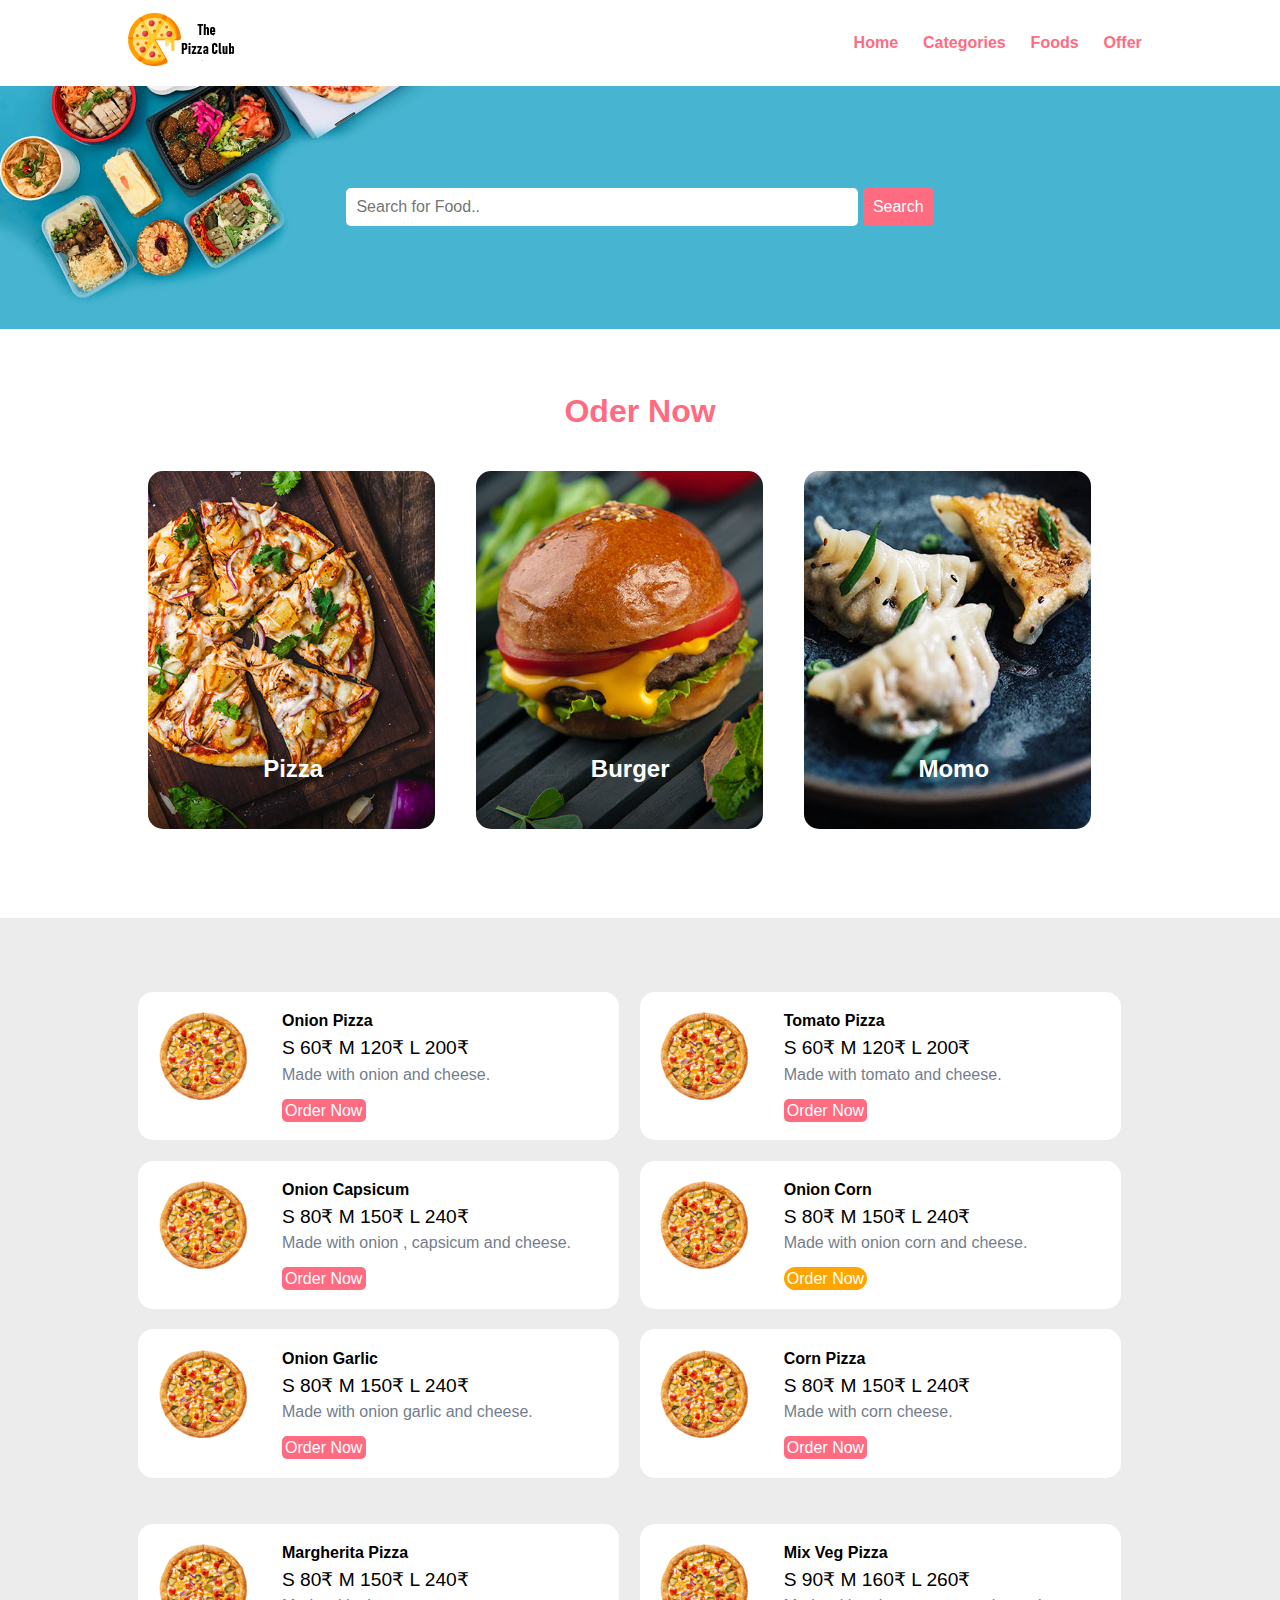
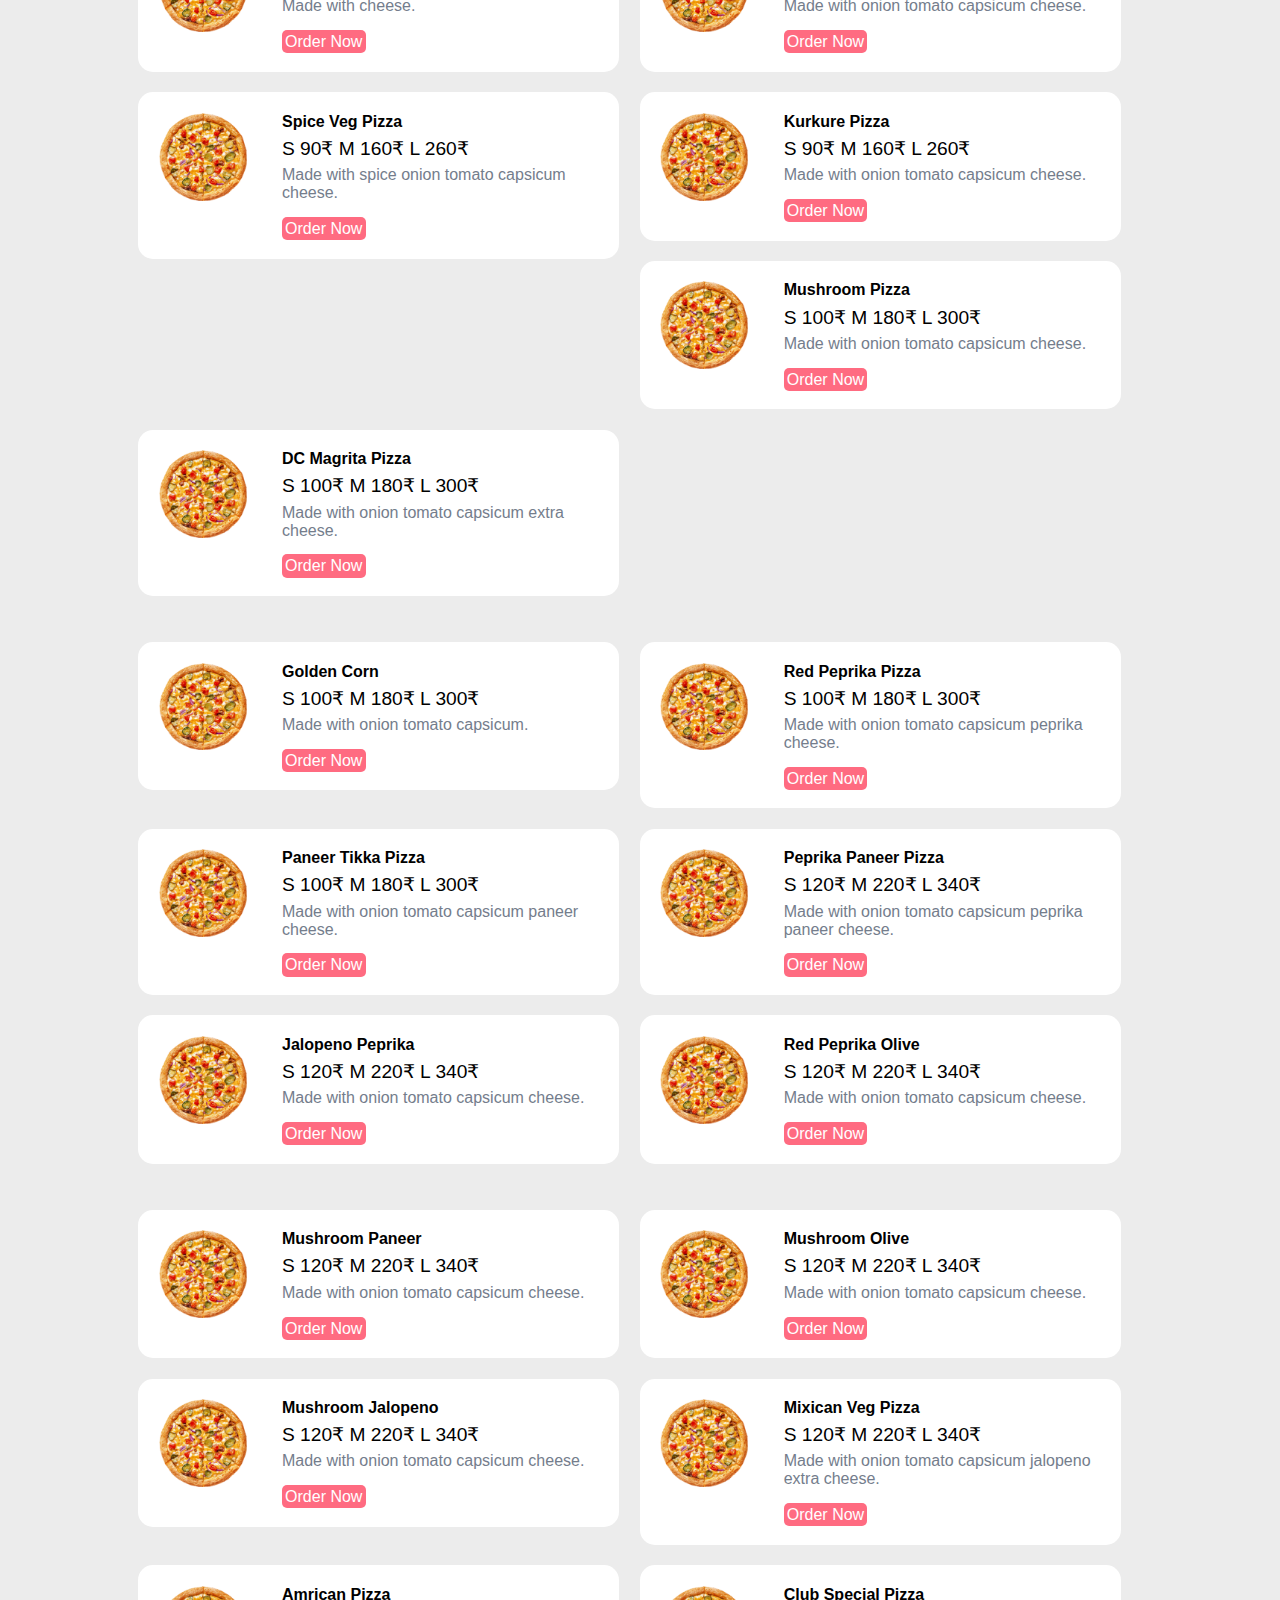
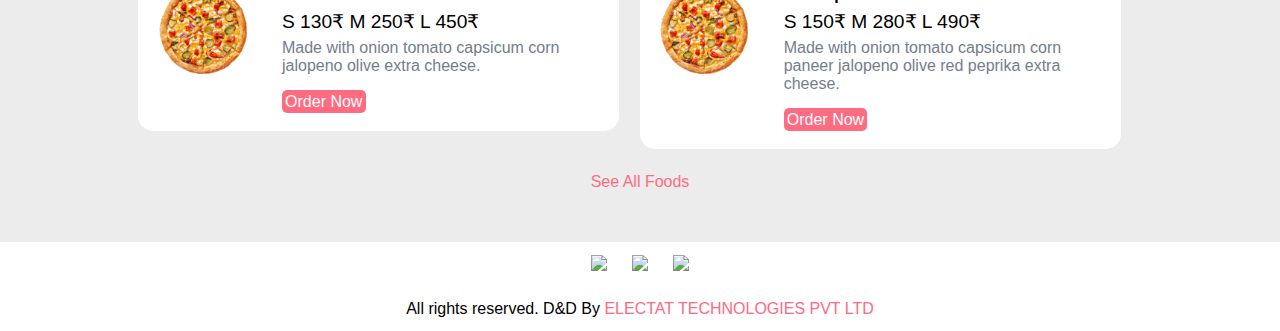
==== index.html @ 803ecc55 "Update index.html" ====
<!DOCTYPE html>
<html lang="en">
<head>
    <meta charset="UTF-8">
    <!-- Important to make website responsive -->
    <meta name="viewport" content="width=device-width, initial-scale=1.0">
    <title>The Pizza Club -Karala's Best Pizza Maker</title>
    <link rel="shortcut icon" href="favicon.jpg" type="image/x-icon">
    <meta property="og:locale" content="en_US" />
	<meta property="og:type" content="article" />
	<meta property="og:title" content="index - The Pizza Club-Karala's Best Pizza Make" />
	<meta property="og:url" content="https://thepizzaclub.tk/"/>
	<meta property="og:site_name" content="thepizzaclub" />		
	<meta property="article:tag" content="index" />
     
	 

    <!-- Link our CSS file -->
    <link rel="stylesheet" href="css/style.css">
</head>

<body>
    <!-- Navbar Section Starts Here -->
    <section class="navbar">
        <div class="container">
            <div class="logo">
               <img src="/images/thepizzaclub-logo.png" alt="thepizzaclub-logo.png"> 
                
                     
                </a>
            </div>

            <div class="menu text-right">
                <ul>
                    <li>
                        <a href="index.html">Home</a>
                    </li>
                    <li>
                        <a href="categories.html">Categories</a>
                    </li>
                    <li>
                        <a href="foods.html">Foods</a>
                    </li>
                    <li>
                        <a href="offer.html">Offer</a>
                    </li>
                </ul>
            </div>

            <div class="clearfix"></div>
        </div>
    </section>
    <!-- Navbar Section Ends Here -->

    <!-- fOOD sEARCH Section Starts Here -->
    <section class="food-search text-center">
        <div class="container">
            
            <form action="food-search.html" method="POST">
                <input type="search" name="search" placeholder="Search for Food.." required>
                <input type="submit" name="submit" value="Search" class="btn btn-primary">
            </form>

        </div>
    </section>
    <!-- fOOD sEARCH Section Ends Here -->

    <!-- CAtegories Section Starts Here -->
    <section class="categories">
        <div class="container">
            <h2 class="text-center"><a href="tel: 8470827023">Oder Now</a></h2>
		 
            <a href="category-foods.html">
            <div class="box-3 float-container">
                <img src="images/pizza.jpg" alt="Pizza" class="img-responsive img-curve">

                <h3 class="float-text text-white">Pizza</h3>
            </div>
            </a>

            <a href="#">
            <div class="box-3 float-container">
                <img src="images/burger.jpg" alt="Burger" class="img-responsive img-curve">

                <h3 class="float-text text-white">Burger</h3>
            </div>
            </a>

            <a href="#">
            <div class="box-3 float-container">
                <img src="images/momo.jpg" alt="Momo" class="img-responsive img-curve">

                <h3 class="float-text text-white">Momo</h3>
            </div>
            </a>

            <div class="clearfix"></div>
        </div>
    </section>
    <!-- Categories Section Ends Here -->
  

    <!-- fOOD MEnu Section Starts Here -->
    <section class="food-menu">
        <div class="container">
          

            <div class="food-menu-box">
                <div class="food-menu-img">
                    <img src="images/pizza.png" alt="Onion pizza" class="img-responsive img-curve">
                </div>

                <div class="food-menu-desc">	
                    <h4>Onion Pizza</h4>
                    <p class="food-price">S 60₹ M 120₹ L 200₹</p>
                    <p class="food-detail">
                        Made with onion and cheese.
                    </p>
                    <br>

                    <a href="order.html" class="btn btn-primary">Order Now</a>
                </div>
            </div>

            <div class="food-menu-box">
                <div class="food-menu-img">
                    <img src="images/pizza.png" alt="tomato Pizza" class="img-responsive img-curve">
                </div>

                <div class="food-menu-desc">
                    <h4>Tomato Pizza</h4>
                    <p class="food-price">S 60₹ M 120₹ L 200₹</p>
                    <p class="food-detail">
                        Made with tomato and cheese.
                    </p>
                    <br>

                    <a href="#" class="btn btn-primary">Order Now</a>
                </div>
            </div>

            <div class="food-menu-box">
                <div class="food-menu-img">
                    <img src="images/pizza.png" alt="onion capsicum" class="img-responsive img-curve">
                </div>

                <div class="food-menu-desc">
                    <h4>Onion Capsicum</h4>
                    <p class="food-price">S 80₹ M 150₹ L 240₹</p>
                    <p class="food-detail">
                        Made with onion , capsicum and cheese.
                    </p>
                    <br>

                    <a href="#" class="btn btn-primary">Order Now</a>
                </div>
            </div>

            <div class="food-menu-box">
                <div class="food-menu-img">
                    <img src="images/pizza.png" alt="onion corn" class="img-responsive img-curve">
                </div>

                <div class="food-menu-desc">
                    <h4>Onion Corn</h4>
                    <p class="food-price">S 80₹ M 150₹ L 240₹</p>
                    <p class="food-detail">
                        Made with onion corn and cheese.
                    </p>
                    <br>

                    <a href="#" class="btn btn-primary" style="background: orange; border-radius: 2.5rem">Order Now</a>
                </div>
            </div>

            <div class="food-menu-box">
                <div class="food-menu-img">
                    <img src="images/pizza.png" alt="onion garlic" class="img-responsive img-curve">
                </div>

                <div class="food-menu-desc">
                    <h4>Onion Garlic</h4>
                    <p class="food-price">S 80₹ M 150₹ L 240₹</p>
                    <p class="food-detail">
                        Made with onion garlic and cheese.
                    </p>
                    <br>

                    <a href="#" class="btn btn-primary">Order Now</a>
                </div>
            </div>

            <div class="food-menu-box">
                <div class="food-menu-img">
                    <img src="images/pizza.png" alt="corn pizza" class="img-responsive img-curve">
                </div>

                <div class="food-menu-desc">
                    <h4>Corn Pizza</h4>
                    <p class="food-price">S 80₹ M 150₹ L 240₹</p>
                    <p class="food-detail">
                        Made with corn cheese.
                    </p>
                    <br>

                    <a href="#" class="btn btn-primary">Order Now</a>
                </div>
            </div>


            <div class="clearfix"></div>

            

        </div>

        <p class="text-center">
             
        </p>
	    
	    
	    <div class="container">
          

            <div class="food-menu-box">
                <div class="food-menu-img">
                    <img src="images/pizza.png" alt="margherita pizza" class="img-responsive img-curve">
                </div>

                <div class="food-menu-desc">
                    <h4>Margherita Pizza</h4>
                    <p class="food-price">S 80₹ M 150₹ L 240₹</p>
                    <p class="food-detail">
                        Made with cheese.
                    </p>
                    <br>

                    <a href="order.html" class="btn btn-primary">Order Now</a>
                </div>
            </div>

            <div class="food-menu-box">
                <div class="food-menu-img">
                    <img src="images/pizza.png" alt="mix veg pizza" class="img-responsive img-curve">
                     
                </div>

                <div class="food-menu-desc">
                    <h4>Mix Veg Pizza</h4>
                    <p class="food-price">S 90₹ M 160₹ L 260₹</p>
                    <p class="food-detail">
                        Made with onion tomato capsicum cheese.
                    </p>
                    <br>

                    <a href="#" class="btn btn-primary">Order Now</a>
                </div>
            </div>

            <div class="food-menu-box">
                <div class="food-menu-img">
                    <img src="images/pizza.png" alt="spice veg pizza" class="img-responsive img-curve">
                </div>

                <div class="food-menu-desc">
                    <h4>Spice Veg Pizza</h4>
                    <p class="food-price">S 90₹ M 160₹ L 260₹</p>
                    <p class="food-detail">
                        Made with spice onion tomato capsicum cheese.
                    </p>
                    <br>

                    <a href="#" class="btn btn-primary">Order Now</a>
                </div>
            </div>

            <div class="food-menu-box">
                <div class="food-menu-img">
                    <img src="images/pizza.png" alt="kurkure pizza" class="img-responsive img-curve">
                </div>

                <div class="food-menu-desc">
                    <h4>Kurkure Pizza</h4>
                    <p class="food-price">S 90₹ M 160₹ L 260₹</p>
                    <p class="food-detail">
                        Made with onion tomato capsicum cheese.
                    </p>
                    <br>

                    <a href="#" class="btn btn-primary">Order Now</a>
                </div>
            </div>

            <div class="food-menu-box">
                <div class="food-menu-img">
                    <img src="images/pizza.png" alt="mushroom pizza" class="img-responsive img-curve">
                </div>

                <div class="food-menu-desc">
                    <h4>Mushroom Pizza</h4>
                    <p class="food-price">S 100₹ M 180₹ L 300₹</p>
                    <p class="food-detail">
                        Made with onion tomato capsicum cheese.
                    </p>
                    <br>

                    <a href="#" class="btn btn-primary">Order Now</a>
                </div>
            </div>

            <div class="food-menu-box">
                <div class="food-menu-img">
                    <img src="images/pizza.png" alt="Double Cheese Magrita Pizza" class="img-responsive img-curve">
                </div>

                <div class="food-menu-desc">
                    <h4>DC Magrita Pizza</h4>
                    <p class="food-price">S 100₹ M 180₹ L 300₹</p>
                    <p class="food-detail">
                        Made with onion tomato capsicum extra cheese.
                    </p>
                    <br>
                    <a href="#" class="btn btn-primary">Order Now</a>
                </div>
            </div>


            <div class="clearfix"></div>

            

        </div>

        <p class="text-center">
            
        </p>
	    <div class="container">
          

            <div class="food-menu-box">
                <div class="food-menu-img">
                    <img src="images/pizza.png" alt="golden corn pizza" class="img-responsive img-curve">
                </div>

                <div class="food-menu-desc">
                    <h4>Golden Corn</h4>
                    <p class="food-price">S 100₹ M 180₹ L 300₹</p>
                    <p class="food-detail">
                        Made with onion tomato capsicum.
                    </p>
                    <br>

                    <a href="order.html" class="btn btn-primary">Order Now</a>
                </div>
            </div>

            <div class="food-menu-box">
                <div class="food-menu-img">
                    <img src="images/pizza.png" alt="red peprika pizza" class="img-responsive img-curve">
                </div>

                <div class="food-menu-desc">
                    <h4>Red Peprika Pizza</h4>
                    <p class="food-price">S 100₹ M 180₹ L 300₹</p>
                    <p class="food-detail">
                        Made with onion tomato capsicum peprika cheese.
                    </p>
                    <br>

                    <a href="#" class="btn btn-primary">Order Now</a>
                </div>
            </div>

            <div class="food-menu-box">
                <div class="food-menu-img">
                    <img src="images/pizza.png" alt="paneer tikka pizza" class="img-responsive img-curve">
                </div>

                <div class="food-menu-desc">
                    <h4>Paneer Tikka Pizza</h4>
                    <p class="food-price">S 100₹ M 180₹ L 300₹</p>
                    <p class="food-detail">
                        Made with onion tomato capsicum paneer cheese.
                    </p>
                    <br>

                    <a href="#" class="btn btn-primary">Order Now</a>
                </div>
            </div>

            <div class="food-menu-box">
                <div class="food-menu-img">
                    <img src="images/pizza.png" alt="peprika paneer pizza" class="img-responsive img-curve">
                </div>

                <div class="food-menu-desc">
                    <h4>Peprika Paneer Pizza</h4>
                    <p class="food-price">S 120₹ M 220₹ L 340₹</p>
                    <p class="food-detail">
                        Made with onion tomato capsicum peprika paneer cheese.
                    </p>
                    <br>

                    <a href="#" class="btn btn-primary">Order Now</a>
                </div>
            </div>

            <div class="food-menu-box">
                <div class="food-menu-img">
                    <img src="images/pizza.png" alt="jalopeno peprika pizza" class="img-responsive img-curve">
                </div>

                <div class="food-menu-desc">
                    <h4>Jalopeno Peprika</h4>
                    <p class="food-price">S 120₹ M 220₹ L 340₹</p>
                    <p class="food-detail">
                        Made with onion tomato capsicum cheese.
                    </p>
                    <br>

                    <a href="#" class="btn btn-primary">Order Now</a>
                </div>
            </div>

            <div class="food-menu-box">
                <div class="food-menu-img">
                    <img src="images/pizza.png" alt="red peprika olive pizza" class="img-responsive img-curve">
                </div>

                <div class="food-menu-desc">
                    <h4>Red Peprika Olive</h4>
                    <p class="food-price">S 120₹ M 220₹ L 340₹</p>
                    <p class="food-detail">
                        Made with onion tomato capsicum cheese.
                    </p>
                    <br>

                    <a href="#" class="btn btn-primary">Order Now</a>
                </div>
            </div>


            <div class="clearfix"></div>

            

        </div>

        <p class="text-center">
            
        </p>
	    <div class="container">
          

            <div class="food-menu-box">
                <div class="food-menu-img">
                    <img src="images/pizza.png" alt="mushroom paneer Pizza" class="img-responsive img-curve">
                </div>

                <div class="food-menu-desc">
                    <h4>Mushroom Paneer</h4>
                    <p class="food-price">S 120₹ M 220₹ L 340₹</p>
                    <p class="food-detail">
                        Made with onion tomato capsicum cheese.
                    </p>
                    <br>

                    <a href="order.html" class="btn btn-primary">Order Now</a>
                </div>
            </div>

            <div class="food-menu-box">
                <div class="food-menu-img">
                    <img src="images/pizza.png" alt="mushroom olive Pizza" class="img-responsive img-curve">
                </div>

                <div class="food-menu-desc">
                    <h4>Mushroom Olive</h4>
                    <p class="food-price">S 120₹ M 220₹ L 340₹</p>
                    <p class="food-detail">
                        Made with onion tomato capsicum cheese.
                    </p>
                    <br>

                    <a href="#" class="btn btn-primary">Order Now</a>
                </div>
            </div>

            <div class="food-menu-box">
                <div class="food-menu-img">
                    <img src="images/pizza.png" alt="mushroom jalopeno pizza" class="img-responsive img-curve">
                </div>

                <div class="food-menu-desc">
                    <h4>Mushroom Jalopeno</h4>
                    <p class="food-price">S 120₹ M 220₹ L 340₹</p>
                    <p class="food-detail">
                        Made with onion tomato capsicum cheese.
                    </p>
                    <br>

                    <a href="#" class="btn btn-primary">Order Now</a>
                </div>
            </div>

            <div class="food-menu-box">
                <div class="food-menu-img">
                    <img src="images/pizza.png" alt="maxican veg Pizza" class="img-responsive img-curve">
                </div>

                <div class="food-menu-desc">
                    <h4>Mixican Veg Pizza</h4>
                    <p class="food-price">S 120₹ M 220₹ L 340₹</p>
                    <p class="food-detail">
                        Made with onion tomato capsicum jalopeno extra cheese.
                    </p>
                    <br>

                    <a href="#" class="btn btn-primary">Order Now</a>
                </div>
            </div>

            <div class="food-menu-box">
                <div class="food-menu-img">
                    <img src="images/pizza.png" alt="american  Pizza" class="img-responsive img-curve">
                </div>

                <div class="food-menu-desc">
                    <h4>Amrican Pizza</h4>
                    <p class="food-price">S 130₹ M 250₹ L 450₹</p>
                    <p class="food-detail">
                        Made with onion tomato capsicum corn jalopeno olive extra cheese.
                    </p>
                    <br>

                    <a href="#" class="btn btn-primary">Order Now</a>
                </div>
            </div>

            <div class="food-menu-box">
                <div class="food-menu-img">
                    <img src="images/pizza.png" alt="club special pizza" class="img-responsive img-curve">
                </div>

                <div class="food-menu-desc">
                    <h4>Club Special Pizza</h4>
                    <p class="food-price">S 150₹ M 280₹ L 490₹</p>
                    <p class="food-detail">
                        Made with onion tomato capsicum corn paneer jalopeno olive red peprika extra cheese.
                    </p>
                    <br>

                    <a href="#" class="btn btn-primary">Order Now</a>
                </div>
            </div>


            <div class="clearfix"></div>

            

        </div>

        <p class="text-center">
            <a href="#">See All Foods</a>
        </p>
    </section>
    <!-- fOOD Menu Section Ends Here -->

    <!-- social Section Starts Here -->
    <section class="social">
        <div class="container text-center">
            <ul>
                <li>
                    <a href="#"><img src="https://img.icons8.com/fluent/50/000000/facebook-new.png"/></a>
                </li>
                <li>
                    <a href="#"><img src="https://img.icons8.com/fluent/48/000000/instagram-new.png"/></a>
                </li>
                <li>
                    <a href="#"><img src="https://img.icons8.com/fluent/48/000000/twitter.png"/></a>
                </li>
            </ul>
        </div>
    </section>
    <!-- social Section Ends Here -->

    <!-- footer Section Starts Here -->
    <section class="footer">
        <div class="container text-center">
            <p>All rights reserved. D&D By <a href="#">ELECTAT TECHNOLOGIES PVT LTD</a></p>
        </div>
    </section>
    <!-- footer Section Ends Here -->

</body>
</html>
---- css/style.css ----
/* 
    Author: Vijay Thapa and Ashu Tamar from Electat Technologies private limited;
    Pizza Website ;
    version: 1.0;
*/

/* CSS for All */
*{
    margin: 0 0;
    padding: 0 0;
    font-family: Arial, Helvetica, sans-serif;
}
.container{
    width: 80%;
    margin: 0 auto;
    padding: 1%;
}
.img-responsive{
    width: 100%;
}
.img-curve{
    border-radius: 15px;
}

.text-right{
    text-align: right;
}
.text-center{
    text-align: center;
}
.text-left{
    text-align: left;
}
.text-white{
    color: white;
}

.clearfix{
    clear: both;
    float: none;
}

a{
    color: #ff6b81;
    text-decoration: none;
}
a:hover{
    color: #ff4757;
}

.btn{
    padding: 1%;
    border: none;
    font-size: 1rem;
    border-radius: 5px;
}
.btn-primary{
    background-color: #ff6b81;
    color: white;
    cursor: pointer;
}
.btn-primary:hover{
    color: white;
    background-color: #ff4757;
}
h2{
    color: #2f3542;
    font-size: 2rem;
    margin-bottom: 2%;
}
h3{
    font-size: 1.5rem;
}
.float-container{
    position: relative;
}
.float-text{
    position: absolute;
    bottom: 50px;
    left: 40%;
}
fieldset{
    border: 1px solid white;
    margin: 5%;
    padding: 3%;
    border-radius: 5px;
}


/* CSSS for navbar section */

.logo{
    width: 10%;
    float: left;
}
.menu{
    line-height: 60px;
}
.menu ul{
    list-style-type: none;
}

.menu ul li{
    display: inline;
    padding: 1%;
    font-weight: bold;
}


/* CSS for Food SEarch Section */

.food-search{
    background-image: url(../images/bg.jpg);
    background-size: cover;
    background-repeat: no-repeat;
    background-position: center;
    padding: 7% 0;
}

.food-search input[type="search"]{
    width: 50%;
    padding: 1%;
    font-size: 1rem;
    border: none;
    border-radius: 5px;
}


/* CSS for Categories */
.categories{
    padding: 4% 0;
}

.box-3{
    width: 28%;
    float: left;
    margin: 2%;
}


/* CSS for Food Menu */
.food-menu{
    background-color: #ececec;
    padding: 4% 0;
}
.food-menu-box{
    width: 43%;
    margin: 1%;
    padding: 2%;
    float: left;
    background-color: white;
    border-radius: 15px;
}

.food-menu-img{
    width: 20%;
    float: left;
}

.food-menu-desc{
    width: 70%;
    float: left;
    margin-left: 8%;
}

.food-price{
    font-size: 1.2rem;
    margin: 2% 0;
}
.food-detail{
    font-size: 1rem;
    color: #747d8c;
}


/* CSS for Social */
.social ul{
    list-style-type: none;
}
.social ul li{
    display: inline;
    padding: 1%;
}

/* for Order Section */
.order{
    width: 50%;
    margin: 0 auto;
}
.input-responsive{
    width: 96%;
    padding: 1%;
    margin-bottom: 3%;
    border: none;
    border-radius: 5px;
    font-size: 1rem;
}
.order-label{
    margin-bottom: 1%; 
    font-weight: bold;
}



/* CSS for Mobile Size or Smaller Screen */

@media only screen and (max-width:768px){
    .logo{
        width: 80%;
        float: none;
        margin: 1% auto;
    }

    .menu ul{
        text-align: center;
    }

    .food-search input[type="search"]{
        width: 90%;
        padding: 2%;
        margin-bottom: 3%;
    }

    .btn{
        width: 91%;
        padding: 2%;
    }

    .food-search{
        padding: 10% 0;
    }

    .categories{
        padding: 20% 0;
    }
    h2{
        margin-bottom: 10%;
    }
    .box-3{
        width: 100%;
        margin: 4% auto;
    }

    .food-menu{
        padding: 20% 0;
    }

    .food-menu-box{
        width: 90%;
        padding: 5%;
        margin-bottom: 5%;
    }
    .social{
        padding: 5% 0;
    }
    .order{
        width: 100%;
    }
}
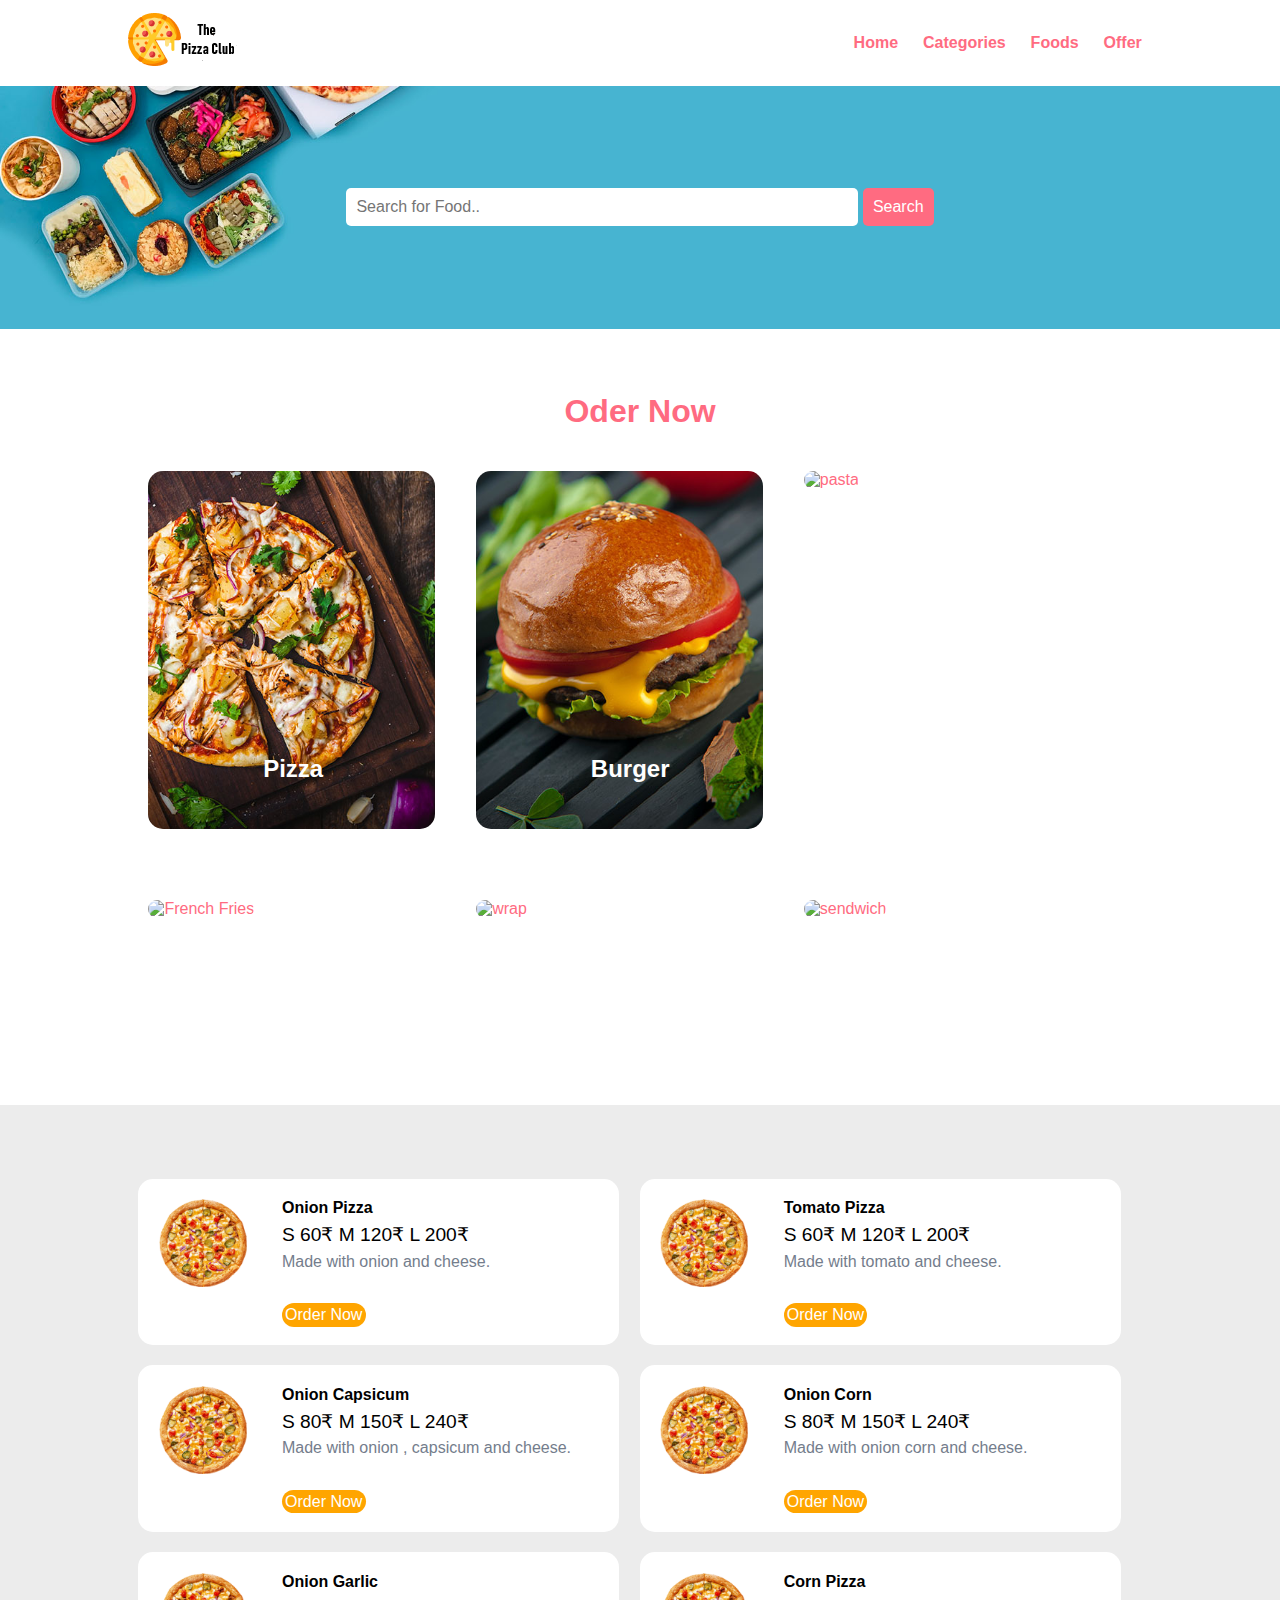
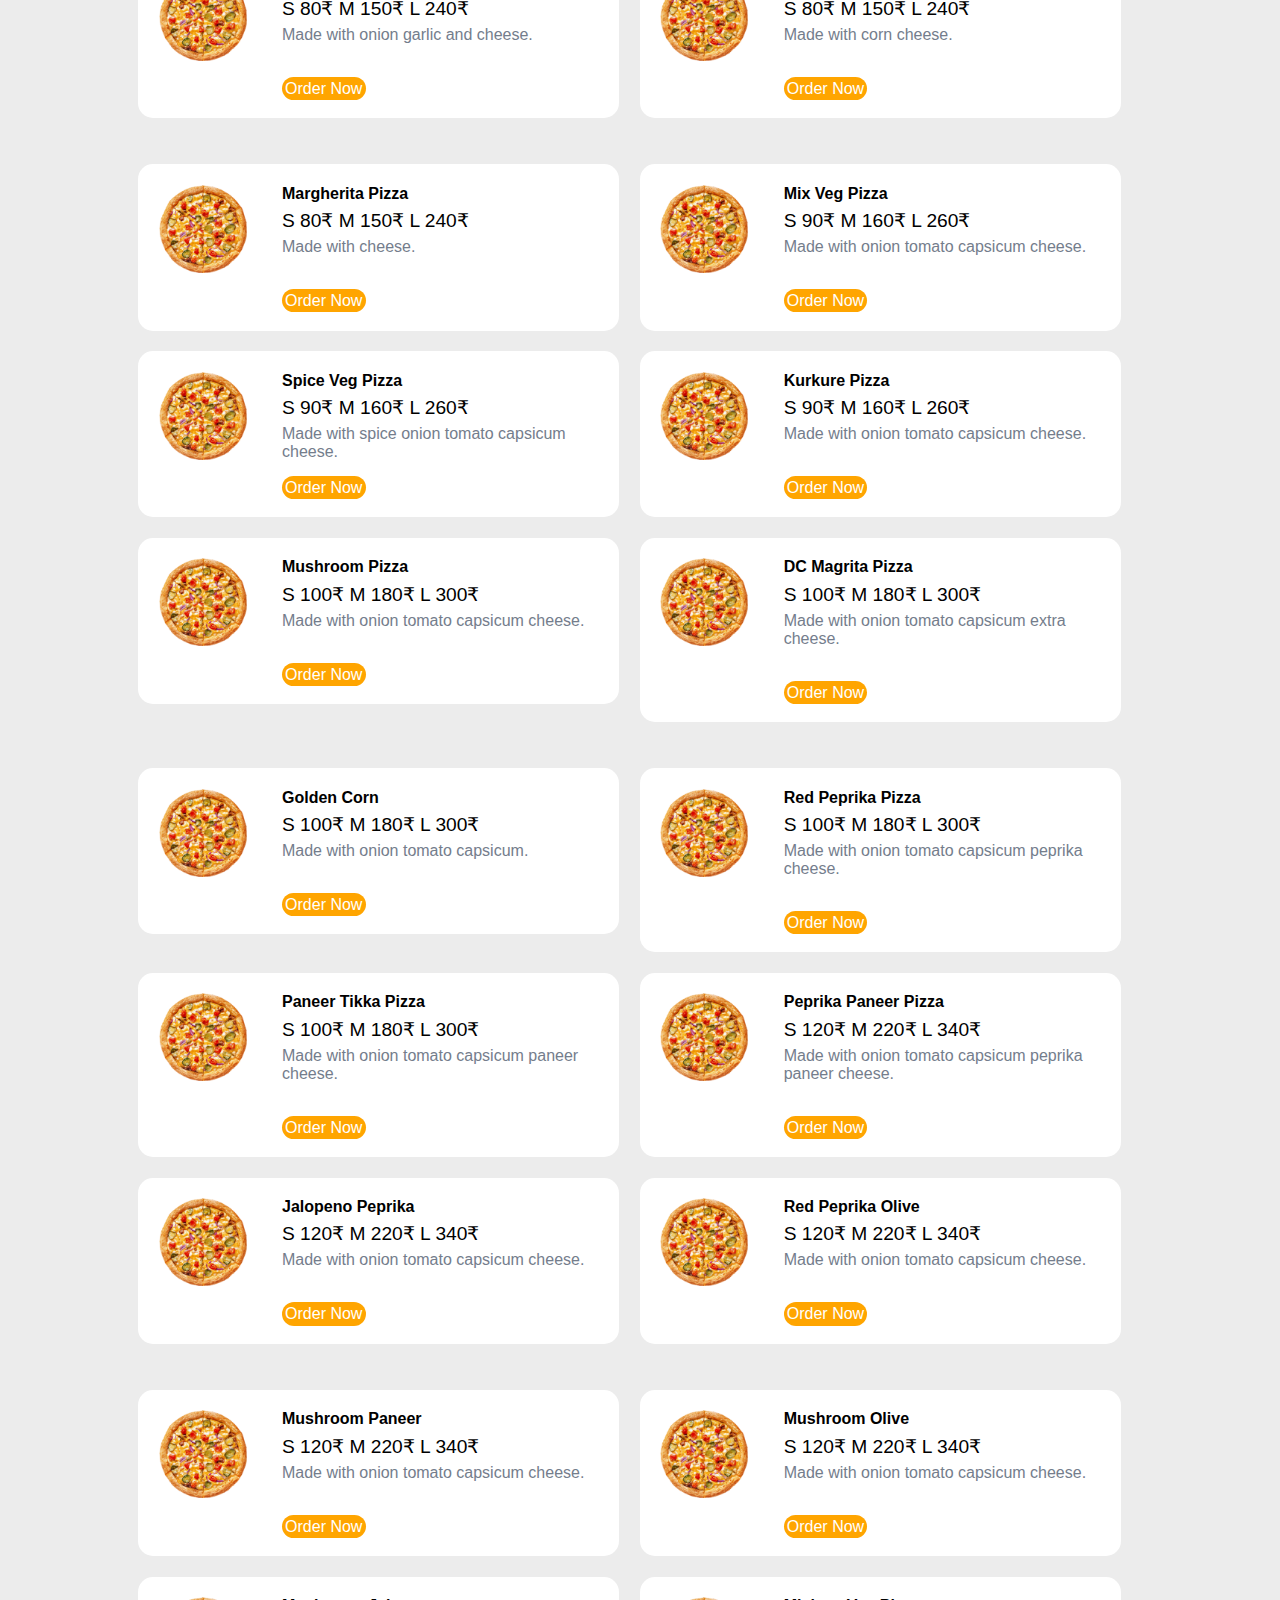
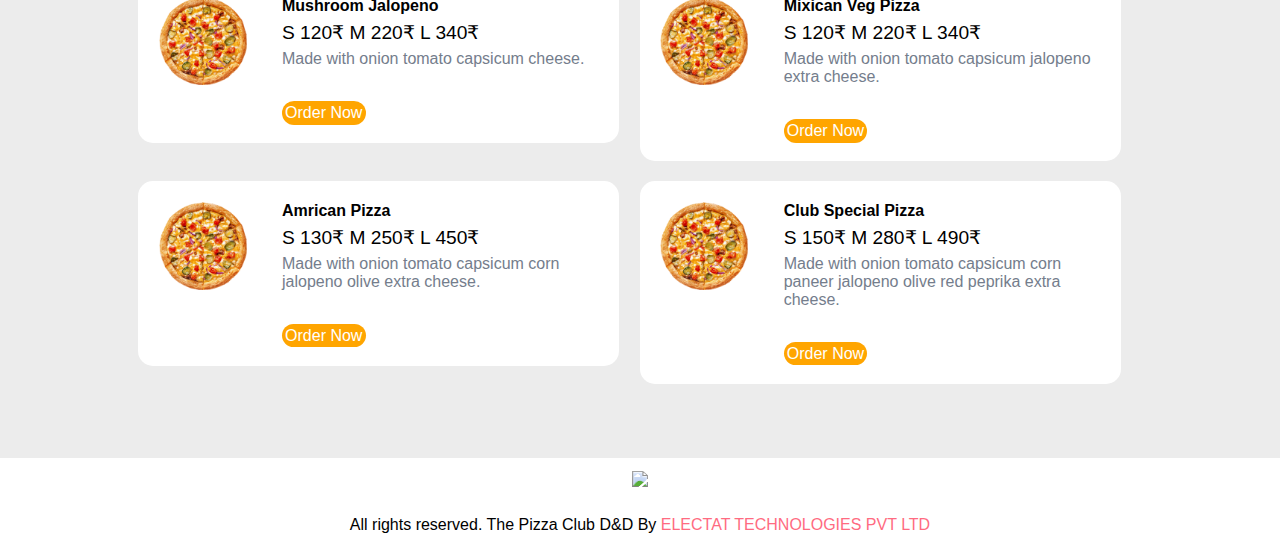
==== commit eb1a2cf3: "okay change the commit" ====
--- a/index.html
+++ b/index.html
@@ -24,9 +24,7 @@
     <section class="navbar">
         <div class="container">
             <div class="logo">
-               <img src="/images/thepizzaclub-logo.png" alt="thepizzaclub-logo.png"> 
-                
-                     
+               <img src="/images/thepizzaclub-logo.png" alt="thepizzaclub-logo.png">      
                 </a>
             </div>
 
@@ -69,33 +67,57 @@
     <section class="categories">
         <div class="container">
             <h2 class="text-center"><a href="tel: 8470827023">Oder Now</a></h2>
-		 
-            <a href="category-foods.html">
             <div class="box-3 float-container">
-                <img src="images/pizza.jpg" alt="Pizza" class="img-responsive img-curve">
-
-                <h3 class="float-text text-white">Pizza</h3>
+                <a href="all-pizza.html"><img src="images/pizza.jpg" alt="Pizza" class="img-responsive img-curve"></a>  
+                <h3 class="float-text text-white">Pizza</h3></a>   
+            </div>
+        <div class="box-3 float-container">
+                <a href="all_burger.html"><img src="images/burger.jpg" alt="Burger" class="img-responsive img-curve"></a>
+
+                <h3 class="float-text text-white">Burger</h3>
             </div>
             </a>
 
             <a href="#">
             <div class="box-3 float-container">
-                <img src="images/burger.jpg" alt="Burger" class="img-responsive img-curve">
-
-                <h3 class="float-text text-white">Burger</h3>
+                <a href="all-pasta.html"><img src="images/pasta.jpeg" style="height: 380px;" alt="pasta" class="img-responsive img-curve">
+                <h3 class="float-text text-white">Pasta</h3>
             </div>
             </a>
 
-            <a href="#">
+            <div class="clearfix"></div>
+        </div>
+        <div class="container">
+            <a href="">
             <div class="box-3 float-container">
-                <img src="images/momo.jpg" alt="Momo" class="img-responsive img-curve">
-
-                <h3 class="float-text text-white">Momo</h3>
+                <img src="images/french-fries.webp" style="height: 380px;" alt="French Fries" class="img-responsive img-curve">
+
+                <h3 class="float-text text-white">French</h3>
             </div>
             </a>
 
+            <a href="all-wrap.html">
+            <div class="box-3 float-container">
+                <img src="images/wrap1.jpg" style="height: 380px;"  alt="wrap" class="img-responsive img-curve">
+
+                <h3 class="float-text text-white">Wrap</h3>
+            </div>
+            </a>
+
+            <a href="all-sandwich.html">
+            <div class="box-3 float-container">
+                <img src="images/senwich.jpg" style="height: 380px;" alt="sendwich" class="img-responsive img-curve">
+
+                <h3 class="float-text text-white">sandwich</h3>
+            </div>
+            </a>
+
             <div class="clearfix"></div>
         </div>
+        
+    </section>
+    <section class="categories">
+        
     </section>
     <!-- Categories Section Ends Here -->
   
@@ -117,8 +139,9 @@
                         Made with onion and cheese.
                     </p>
                     <br>
-
-                    <a href="order.html" class="btn btn-primary">Order Now</a>
+                    <br>
+
+                    <a href="order.html" class="btn btn-primary"  style="background: orange; border-radius: 2.5rem" >Order Now</a>
                 </div>
             </div>
 
@@ -134,8 +157,9 @@
                         Made with tomato and cheese.
                     </p>
                     <br>
-
-                    <a href="#" class="btn btn-primary">Order Now</a>
+                    <br>
+
+                    <a href="#" class="btn btn-primary"  style="background: orange; border-radius: 2.5rem" >Order Now</a>
                 </div>
             </div>
 
@@ -151,8 +175,9 @@
                         Made with onion , capsicum and cheese.
                     </p>
                     <br>
-
-                    <a href="#" class="btn btn-primary">Order Now</a>
+                    <br>
+
+                    <a href="#" class="btn btn-primary" style="background: orange; border-radius: 2.5rem" >Order Now</a>
                 </div>
             </div>
 
@@ -168,6 +193,7 @@
                         Made with onion corn and cheese.
                     </p>
                     <br>
+                    <br>
 
                     <a href="#" class="btn btn-primary" style="background: orange; border-radius: 2.5rem">Order Now</a>
                 </div>
@@ -185,8 +211,9 @@
                         Made with onion garlic and cheese.
                     </p>
                     <br>
-
-                    <a href="#" class="btn btn-primary">Order Now</a>
+                    <br>
+
+                    <a href="#" class="btn btn-primary" style="background: orange; border-radius: 2.5rem">Order Now</a>
                 </div>
             </div>
 
@@ -202,8 +229,9 @@
                         Made with corn cheese.
                     </p>
                     <br>
-
-                    <a href="#" class="btn btn-primary">Order Now</a>
+                    <br>
+
+                    <a href="#" class="btn btn-primary"  style="background: orange; border-radius: 2.5rem">Order Now</a>
                 </div>
             </div>
 
@@ -233,9 +261,10 @@
                     <p class="food-detail">
                         Made with cheese.
                     </p>
-                    <br>
-
-                    <a href="order.html" class="btn btn-primary">Order Now</a>
+                    <br><br>
+                    
+
+                    <a href="order.html" class="btn btn-primary" style="background: orange; border-radius: 2.5rem">Order Now</a>
                 </div>
             </div>
 
@@ -251,9 +280,10 @@
                     <p class="food-detail">
                         Made with onion tomato capsicum cheese.
                     </p>
-                    <br>
-
-                    <a href="#" class="btn btn-primary">Order Now</a>
+                    <br><br>
+                    
+
+                    <a href="#" class="btn btn-primary" style="background: orange; border-radius: 2.5rem">Order Now</a>
                 </div>
             </div>
 
@@ -269,8 +299,9 @@
                         Made with spice onion tomato capsicum cheese.
                     </p>
                     <br>
-
-                    <a href="#" class="btn btn-primary">Order Now</a>
+                    
+
+                    <a href="#" class="btn btn-primary" style="background: orange; border-radius: 2.5rem">Order Now</a>
                 </div>
             </div>
 
@@ -285,9 +316,10 @@
                     <p class="food-detail">
                         Made with onion tomato capsicum cheese.
                     </p>
-                    <br>
-
-                    <a href="#" class="btn btn-primary">Order Now</a>
+                    <br><br>
+                    
+
+                    <a href="#" class="btn btn-primary" style="background: orange; border-radius: 2.5rem">Order Now</a>
                 </div>
             </div>
 
@@ -302,9 +334,10 @@
                     <p class="food-detail">
                         Made with onion tomato capsicum cheese.
                     </p>
-                    <br>
-
-                    <a href="#" class="btn btn-primary">Order Now</a>
+                    <br><br>
+                    
+
+                    <a href="#" class="btn btn-primary" style="background: orange; border-radius: 2.5rem">Order Now</a>
                 </div>
             </div>
 
@@ -319,8 +352,9 @@
                     <p class="food-detail">
                         Made with onion tomato capsicum extra cheese.
                     </p>
-                    <br>
-                    <a href="#" class="btn btn-primary">Order Now</a>
+                    <br><br>
+                    
+                    <a href="#" class="btn btn-primary" style="background: orange; border-radius: 2.5rem">Order Now</a>
                 </div>
             </div>
 
@@ -348,9 +382,10 @@
                     <p class="food-detail">
                         Made with onion tomato capsicum.
                     </p>
-                    <br>
-
-                    <a href="order.html" class="btn btn-primary">Order Now</a>
+                    <br><br>
+                    
+
+                    <a href="order.html" class="btn btn-primary" style="background: orange; border-radius: 2.5rem">Order Now</a>
                 </div>
             </div>
 
@@ -365,9 +400,10 @@
                     <p class="food-detail">
                         Made with onion tomato capsicum peprika cheese.
                     </p>
-                    <br>
-
-                    <a href="#" class="btn btn-primary">Order Now</a>
+                    <br><br>
+                    
+
+                    <a href="#" class="btn btn-primary" style="background: orange; border-radius: 2.5rem">Order Now</a>
                 </div>
             </div>
 
@@ -382,9 +418,10 @@
                     <p class="food-detail">
                         Made with onion tomato capsicum paneer cheese.
                     </p>
-                    <br>
-
-                    <a href="#" class="btn btn-primary">Order Now</a>
+                    <br><br>
+                    
+
+                    <a href="#" class="btn btn-primary" style="background: orange; border-radius: 2.5rem">Order Now</a>
                 </div>
             </div>
 
@@ -399,9 +436,10 @@
                     <p class="food-detail">
                         Made with onion tomato capsicum peprika paneer cheese.
                     </p>
-                    <br>
-
-                    <a href="#" class="btn btn-primary">Order Now</a>
+                    <br><br>
+                    
+
+                    <a href="#" class="btn btn-primary" style="background: orange; border-radius: 2.5rem">Order Now</a>
                 </div>
             </div>
 
@@ -416,9 +454,10 @@
                     <p class="food-detail">
                         Made with onion tomato capsicum cheese.
                     </p>
-                    <br>
-
-                    <a href="#" class="btn btn-primary">Order Now</a>
+                    <br><br>
+                    
+
+                    <a href="#" class="btn btn-primary" style="background: orange; border-radius: 2.5rem">Order Now</a>
                 </div>
             </div>
 
@@ -433,9 +472,10 @@
                     <p class="food-detail">
                         Made with onion tomato capsicum cheese.
                     </p>
-                    <br>
-
-                    <a href="#" class="btn btn-primary">Order Now</a>
+                    <br><br>
+                    
+
+                    <a href="#" class="btn btn-primary" style="background: orange; border-radius: 2.5rem">Order Now</a>
                 </div>
             </div>
 
@@ -463,9 +503,10 @@
                     <p class="food-detail">
                         Made with onion tomato capsicum cheese.
                     </p>
-                    <br>
-
-                    <a href="order.html" class="btn btn-primary">Order Now</a>
+                    <br><br>
+                    
+
+                    <a href="order.html" class="btn btn-primary" style="background: orange; border-radius: 2.5rem">Order Now</a>
                 </div>
             </div>
 
@@ -480,9 +521,10 @@
                     <p class="food-detail">
                         Made with onion tomato capsicum cheese.
                     </p>
-                    <br>
-
-                    <a href="#" class="btn btn-primary">Order Now</a>
+                    <br><br>
+                    
+
+                    <a href="#" class="btn btn-primary" style="background: orange; border-radius: 2.5rem">Order Now</a>
                 </div>
             </div>
 
@@ -497,9 +539,10 @@
                     <p class="food-detail">
                         Made with onion tomato capsicum cheese.
                     </p>
-                    <br>
-
-                    <a href="#" class="btn btn-primary">Order Now</a>
+                    <br><br>
+                    
+
+                    <a href="#" class="btn btn-primary" style="background: orange; border-radius: 2.5rem">Order Now</a>
                 </div>
             </div>
 
@@ -514,9 +557,10 @@
                     <p class="food-detail">
                         Made with onion tomato capsicum jalopeno extra cheese.
                     </p>
-                    <br>
-
-                    <a href="#" class="btn btn-primary">Order Now</a>
+                    <br><br>
+                    
+
+                    <a href="#" class="btn btn-primary" style="background: orange; border-radius: 2.5rem">Order Now</a>
                 </div>
             </div>
 
@@ -531,9 +575,10 @@
                     <p class="food-detail">
                         Made with onion tomato capsicum corn jalopeno olive extra cheese.
                     </p>
-                    <br>
-
-                    <a href="#" class="btn btn-primary">Order Now</a>
+                    <br><br>
+                    
+
+                    <a href="#" class="btn btn-primary" style="background: orange; border-radius: 2.5rem">Order Now</a>
                 </div>
             </div>
 
@@ -548,9 +593,10 @@
                     <p class="food-detail">
                         Made with onion tomato capsicum corn paneer jalopeno olive red peprika extra cheese.
                     </p>
-                    <br>
-
-                    <a href="#" class="btn btn-primary">Order Now</a>
+                    <br><br>
+                    
+
+                    <a href="#" class="btn btn-primary" style="background: orange; border-radius: 2.5rem">Order Now</a>
                 </div>
             </div>
 
@@ -562,7 +608,7 @@
         </div>
 
         <p class="text-center">
-            <a href="#">See All Foods</a>
+            
         </p>
     </section>
     <!-- fOOD Menu Section Ends Here -->
@@ -571,15 +617,15 @@
     <section class="social">
         <div class="container text-center">
             <ul>
+              <!----  <li>
+                    <a href=""><img src="https://img.icons8.com/fluent/50/000000/facebook-new.png"/></a>
+                </li> -->
                 <li>
-                    <a href="#"><img src="https://img.icons8.com/fluent/50/000000/facebook-new.png"/></a>
+                    <a href="https://www.instagram.com/thepizzaclubb/"><img src="https://img.icons8.com/fluent/48/000000/instagram-new.png"/></a>
                 </li>
-                <li>
-                    <a href="#"><img src="https://img.icons8.com/fluent/48/000000/instagram-new.png"/></a>
-                </li>
-                <li>
+               <!---- <li>
                     <a href="#"><img src="https://img.icons8.com/fluent/48/000000/twitter.png"/></a>
-                </li>
+                </li>-->
             </ul>
         </div>
     </section>
@@ -588,7 +634,7 @@
     <!-- footer Section Starts Here -->
     <section class="footer">
         <div class="container text-center">
-            <p>All rights reserved. D&D By <a href="#">ELECTAT TECHNOLOGIES PVT LTD</a></p>
+            <p>All rights reserved. The Pizza Club D&D By <a href="https://www.instagram.com/electattechnologies/">ELECTAT TECHNOLOGIES PVT LTD</a></p>
         </div>
     </section>
     <!-- footer Section Ends Here -->
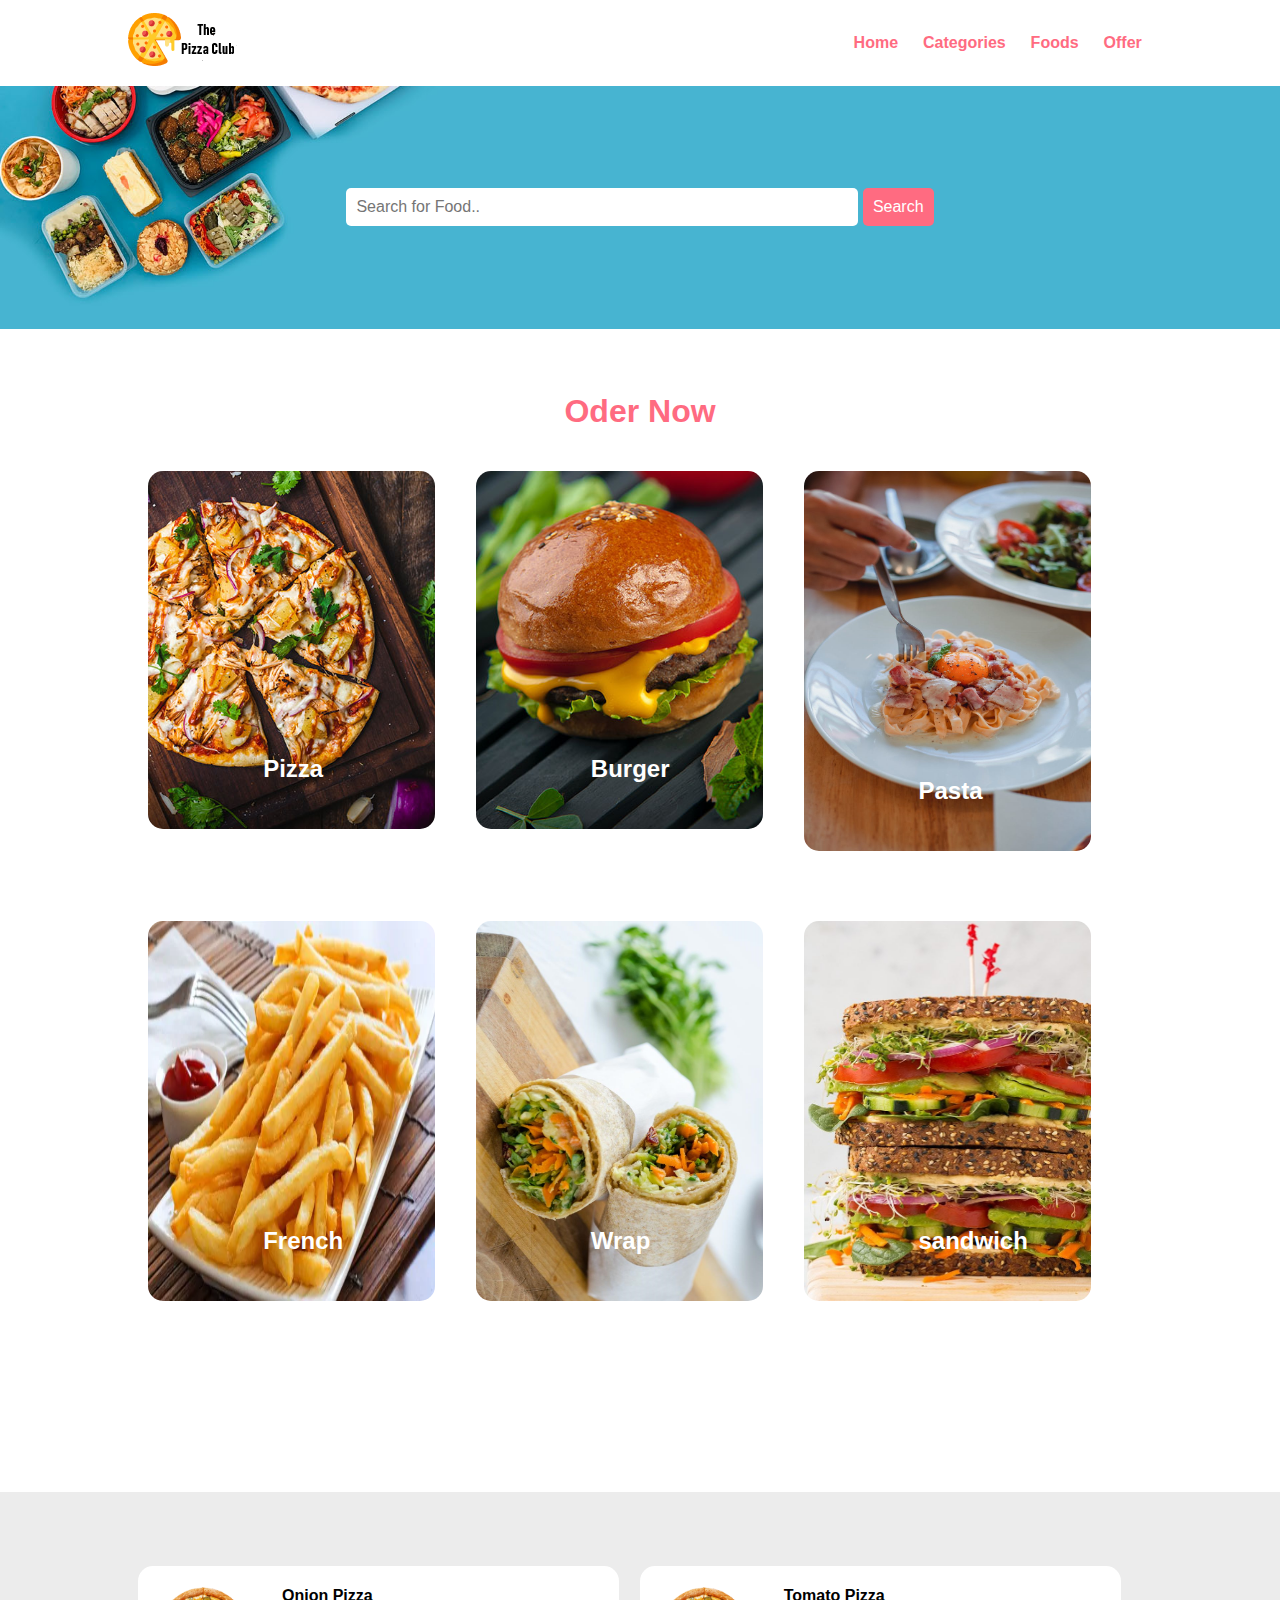
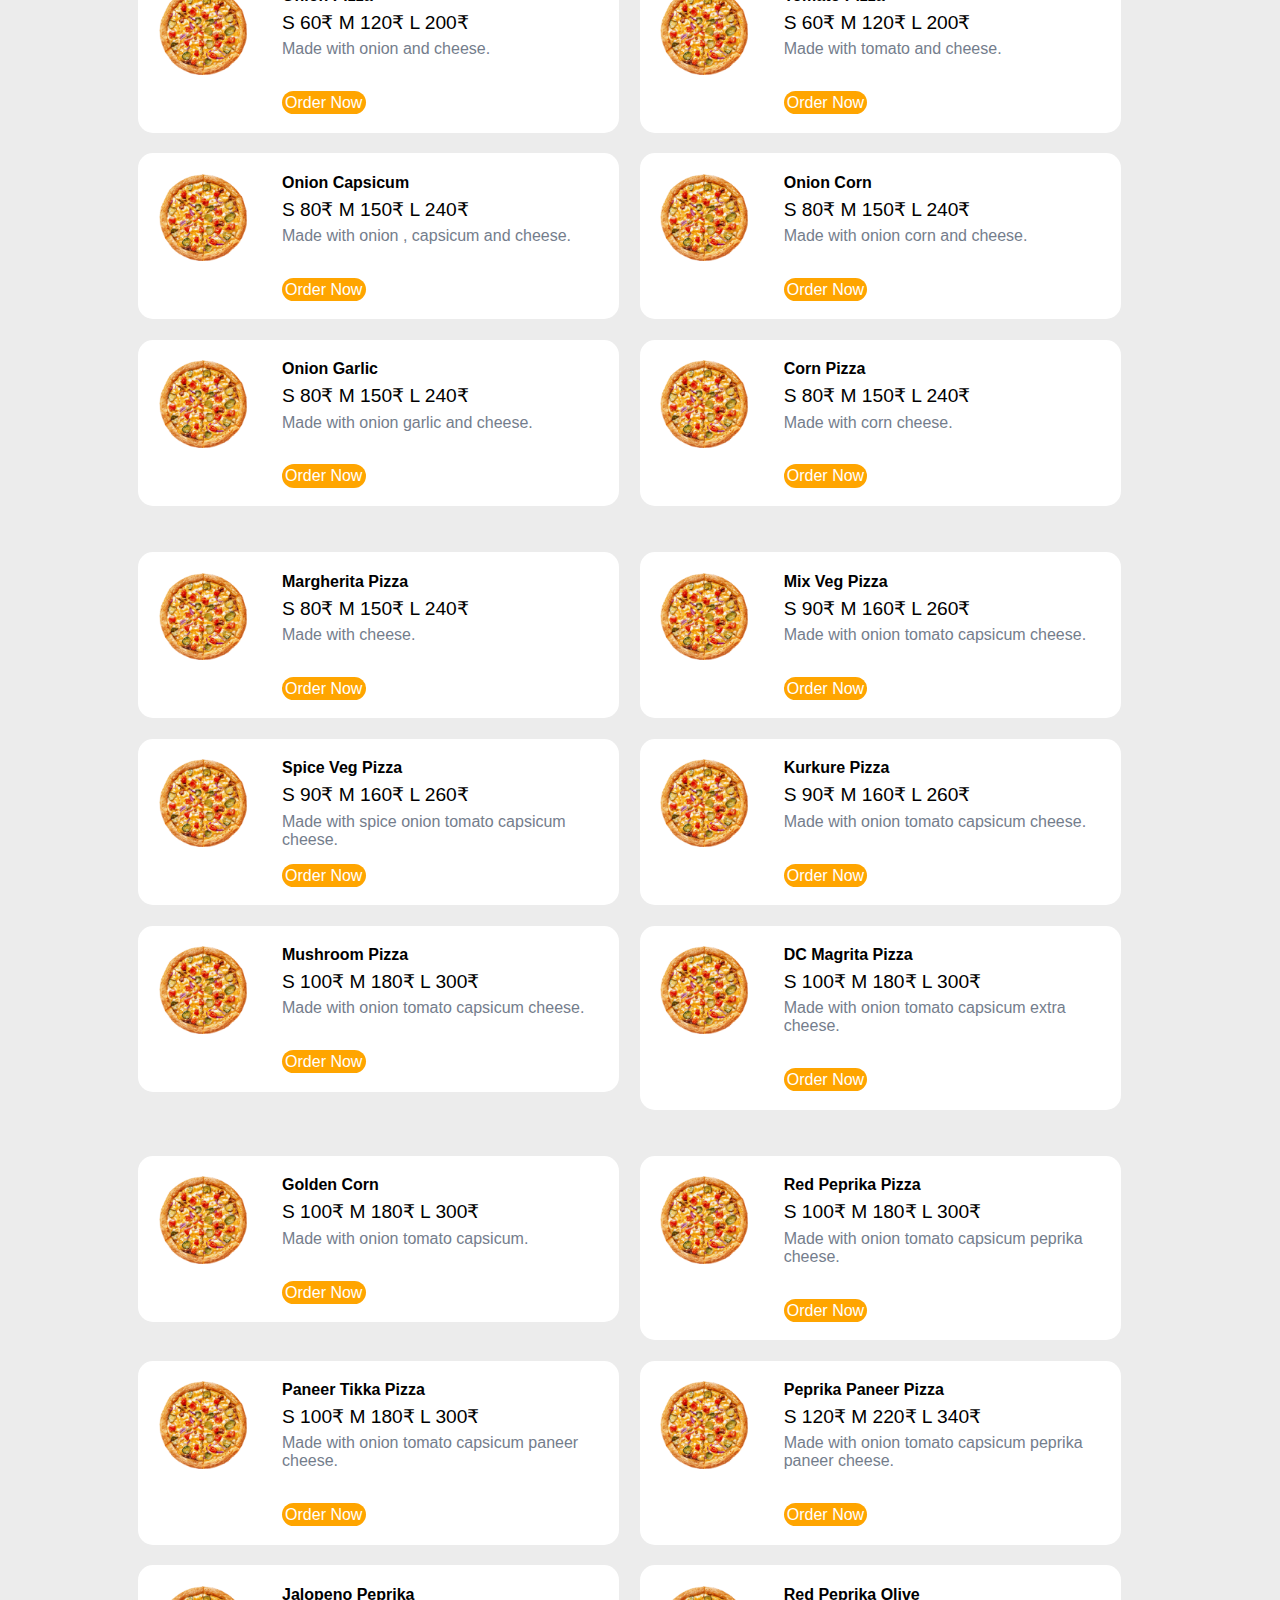
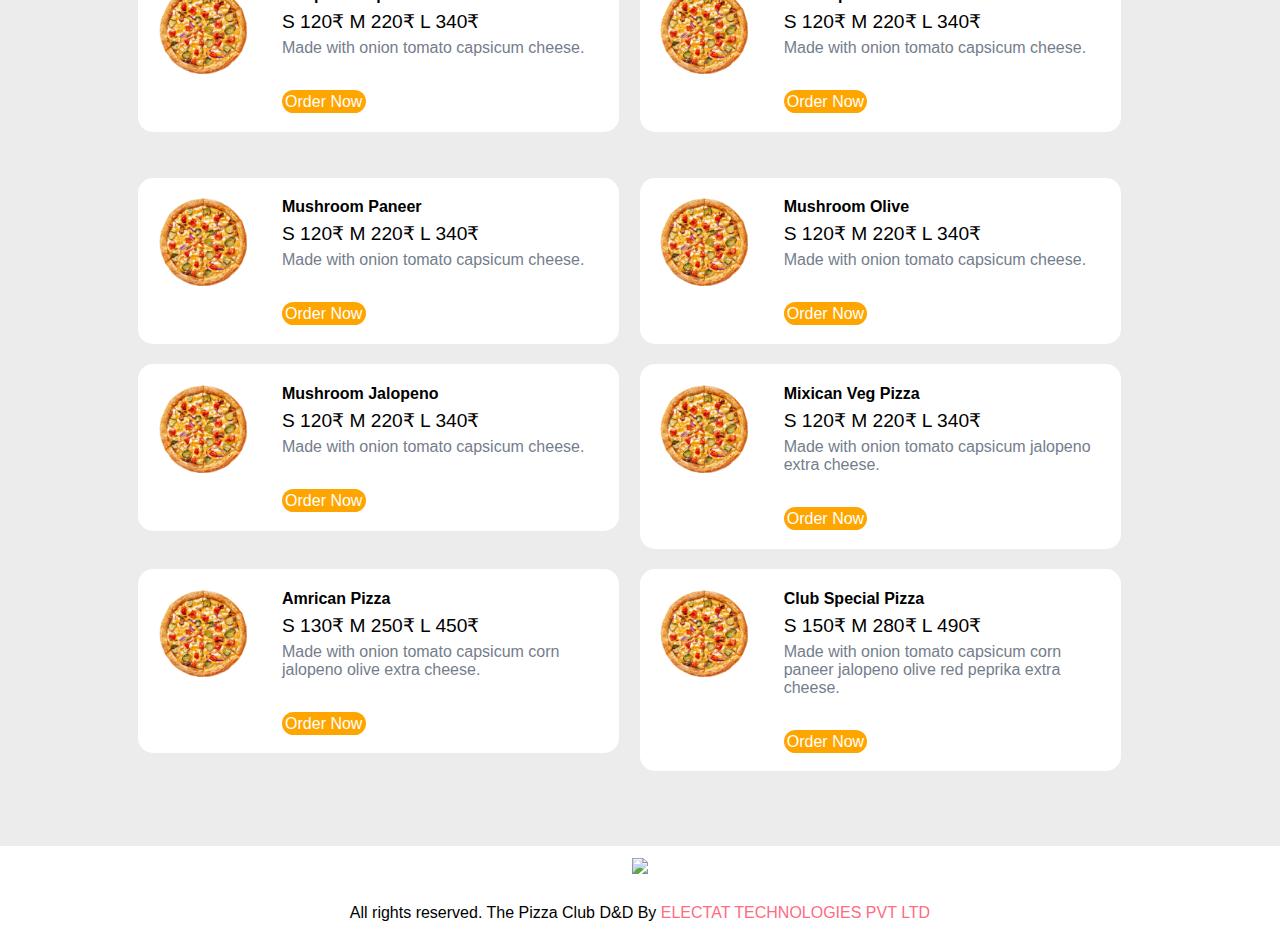
==== commit fcf8488b: "Ok" ====
--- a/index.html
+++ b/index.html
@@ -34,13 +34,13 @@
                         <a href="index.html">Home</a>
                     </li>
                     <li>
-                        <a href="categories.html">Categories</a>
+                        <a href="">Categories</a>
                     </li>
                     <li>
-                        <a href="foods.html">Foods</a>
+                        <a href="">Foods</a>
                     </li>
                     <li>
-                        <a href="offer.html">Offer</a>
+                        <a href="">Offer</a>
                     </li>
                 </ul>
             </div>
@@ -141,7 +141,7 @@
                     <br>
                     <br>
 
-                    <a href="order.html" class="btn btn-primary"  style="background: orange; border-radius: 2.5rem" >Order Now</a>
+                    <a href="" class="btn btn-primary"  style="background: orange; border-radius: 2.5rem" >Order Now</a>
                 </div>
             </div>
 
